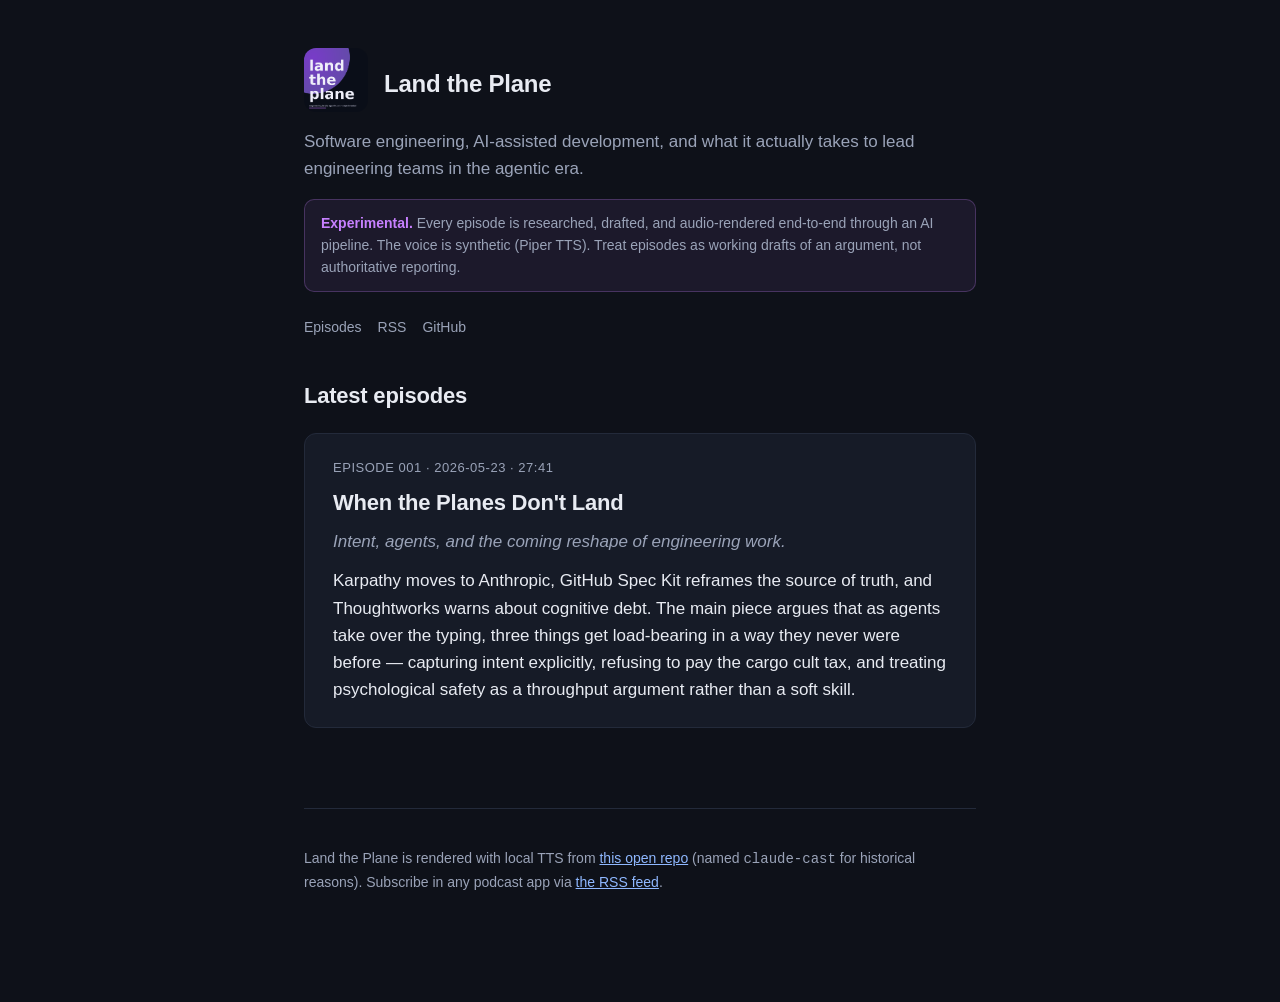
==== docs/index.html @ fe95a9cf "Rename the show to Land the Plane; flag as experimental The show is now called Land the Plane (pulle" ====
<!doctype html>
<html lang="en">
<head>
<meta charset="utf-8">
<meta name="viewport" content="width=device-width, initial-scale=1">
<title>Land the Plane</title>
<link rel="stylesheet" href="./style.css">
<link rel="alternate" type="application/rss+xml" title="Land the Plane" href="./feed.xml">
<meta property="og:title" content="Land the Plane">
<meta property="og:type" content="website">
<meta property="og:image" content="https://puremunky.github.io/claude-cast/cover.png">
</head>
<body>
<div class="container">
<header class="site-header">
<a href="./"><img src="./cover.png" alt=""></a>
<a href="./"><h1>Land the Plane</h1></a>
</header>
<p class="site-tagline">Software engineering, AI-assisted development, and what it actually takes to lead engineering teams in the agentic era.</p>
<aside class="experiment-notice">
<strong>Experimental.</strong> Every episode is researched, drafted, and audio-rendered end-to-end through an AI pipeline. The voice is synthetic (Piper TTS). Treat episodes as working drafts of an argument, not authoritative reporting.
</aside>
<nav class="nav-links">
  <a href="./">Episodes</a>
  <a href="./feed.xml">RSS</a>
  <a href="https://github.com/puremunky/claude-cast">GitHub</a>
</nav>
<h2>Latest episodes</h2>
<a class="episode-card" href="./episodes/001-intent-layer/">
<div class="episode-meta">Episode 001 · 2026-05-23 · 27:41</div>
<h2>When the Planes Don&#x27;t Land</h2>
<p class="subtitle">Intent, agents, and the coming reshape of engineering work.</p>
<p class="summary">Karpathy moves to Anthropic, GitHub Spec Kit reframes the source of truth, and Thoughtworks warns about cognitive debt. The main piece argues that as agents take over the typing, three things get load-bearing in a way they never were before — capturing intent explicitly, refusing to pay the cargo cult tax, and treating psychological safety as a throughput argument rather than a soft skill.</p>
</a>
<footer>
<p>Land the Plane is rendered with local TTS from
<a href="https://github.com/puremunky/claude-cast">this open repo</a>
(named <code>claude-cast</code> for historical reasons).
Subscribe in any podcast app via <a href="./feed.xml">the RSS feed</a>.</p>
</footer>
</div>
</body>
</html>
---- docs/style.css ----
:root {
  --bg: #0e1119;
  --surface: #161b27;
  --text: #e8ebf2;
  --muted: #9aa3b8;
  --accent: #c780ff;
  --rule: #232a3a;
  --link: #8fb8ff;
}
* { box-sizing: border-box; }
html, body {
  margin: 0; padding: 0;
  background: var(--bg);
  color: var(--text);
  font: 17px/1.6 -apple-system, BlinkMacSystemFont, "Segoe UI", Roboto,
        "Helvetica Neue", Arial, sans-serif;
  -webkit-font-smoothing: antialiased;
}
a { color: var(--link); }
a:hover { color: var(--accent); }
.container { max-width: 720px; margin: 0 auto; padding: 48px 24px 96px; }
.site-header { display: flex; align-items: center; gap: 16px; margin-bottom: 8px; }
.site-header img { width: 64px; height: 64px; border-radius: 12px; }
.site-header h1 { font-size: 24px; margin: 0; letter-spacing: -0.01em; }
.site-header a { color: var(--text); text-decoration: none; }
.site-tagline { color: var(--muted); margin: 4px 0 16px; }
.experiment-notice {
  background: rgba(199, 128, 255, 0.08);
  border: 1px solid rgba(199, 128, 255, 0.25);
  border-radius: 10px;
  padding: 12px 16px;
  font-size: 14px;
  color: var(--muted);
  margin: 16px 0 24px;
}
.experiment-notice strong { color: var(--accent); }
.nav-links { margin: 8px 0 40px; display: flex; gap: 16px; font-size: 14px; }
.nav-links a { color: var(--muted); text-decoration: none; }
.nav-links a:hover { color: var(--accent); }
h2 { font-size: 22px; letter-spacing: -0.01em; margin: 40px 0 8px; }
h3 { font-size: 18px; margin: 32px 0 8px; }
.episode-card {
  display: block;
  background: var(--surface);
  border: 1px solid var(--rule);
  border-radius: 12px;
  padding: 24px 28px;
  margin: 20px 0;
  text-decoration: none;
  color: var(--text);
  transition: transform 0.15s ease, border-color 0.15s ease;
}
.episode-card:hover {
  transform: translateY(-2px);
  border-color: var(--accent);
}
.episode-meta {
  display: flex; gap: 12px;
  font-size: 13px;
  color: var(--muted);
  margin-bottom: 6px;
  text-transform: uppercase;
  letter-spacing: 0.04em;
}
.episode-card h2 { margin: 0 0 8px; font-size: 22px; }
.episode-card .subtitle { color: var(--muted); margin: 4px 0 12px; font-style: italic; }
.episode-card .summary { color: var(--text); margin: 0; }
audio { width: 100%; margin: 24px 0; }
article p { margin: 14px 0; }
article ul, article ol { padding-left: 22px; }
article li { margin: 6px 0; }
article blockquote {
  border-left: 3px solid var(--accent);
  margin: 18px 0;
  padding: 4px 18px;
  color: var(--muted);
}
article hr { border: 0; border-top: 1px solid var(--rule); margin: 36px 0; }
.back-link {
  display: inline-block;
  margin-top: 32px;
  color: var(--muted);
  text-decoration: none;
}
.back-link:hover { color: var(--accent); }
footer {
  margin-top: 80px;
  padding-top: 24px;
  border-top: 1px solid var(--rule);
  font-size: 14px;
  color: var(--muted);
}
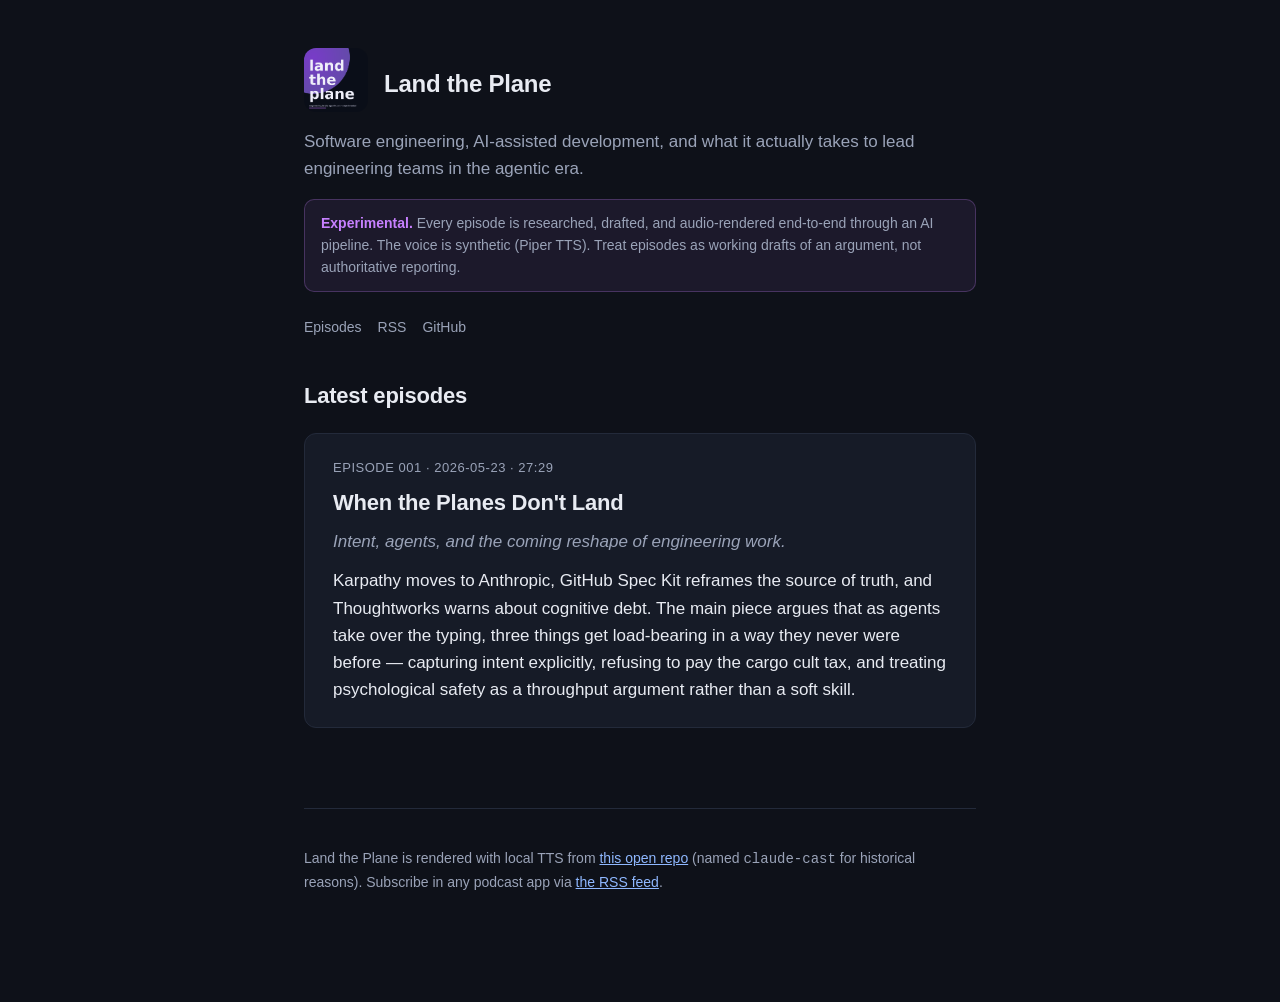
==== commit 5edf9b32: "Avoid Piper sentence-silence bug; cache key now includes synth params Root cause of the static the u" ====
--- a/docs/index.html
+++ b/docs/index.html
@@ -27,7 +27,7 @@
 </nav>
 <h2>Latest episodes</h2>
 <a class="episode-card" href="./episodes/001-intent-layer/">
-<div class="episode-meta">Episode 001 · 2026-05-23 · 27:41</div>
+<div class="episode-meta">Episode 001 · 2026-05-23 · 27:29</div>
 <h2>When the Planes Don&#x27;t Land</h2>
 <p class="subtitle">Intent, agents, and the coming reshape of engineering work.</p>
 <p class="summary">Karpathy moves to Anthropic, GitHub Spec Kit reframes the source of truth, and Thoughtworks warns about cognitive debt. The main piece argues that as agents take over the typing, three things get load-bearing in a way they never were before — capturing intent explicitly, refusing to pay the cargo cult tax, and treating psychological safety as a throughput argument rather than a soft skill.</p>
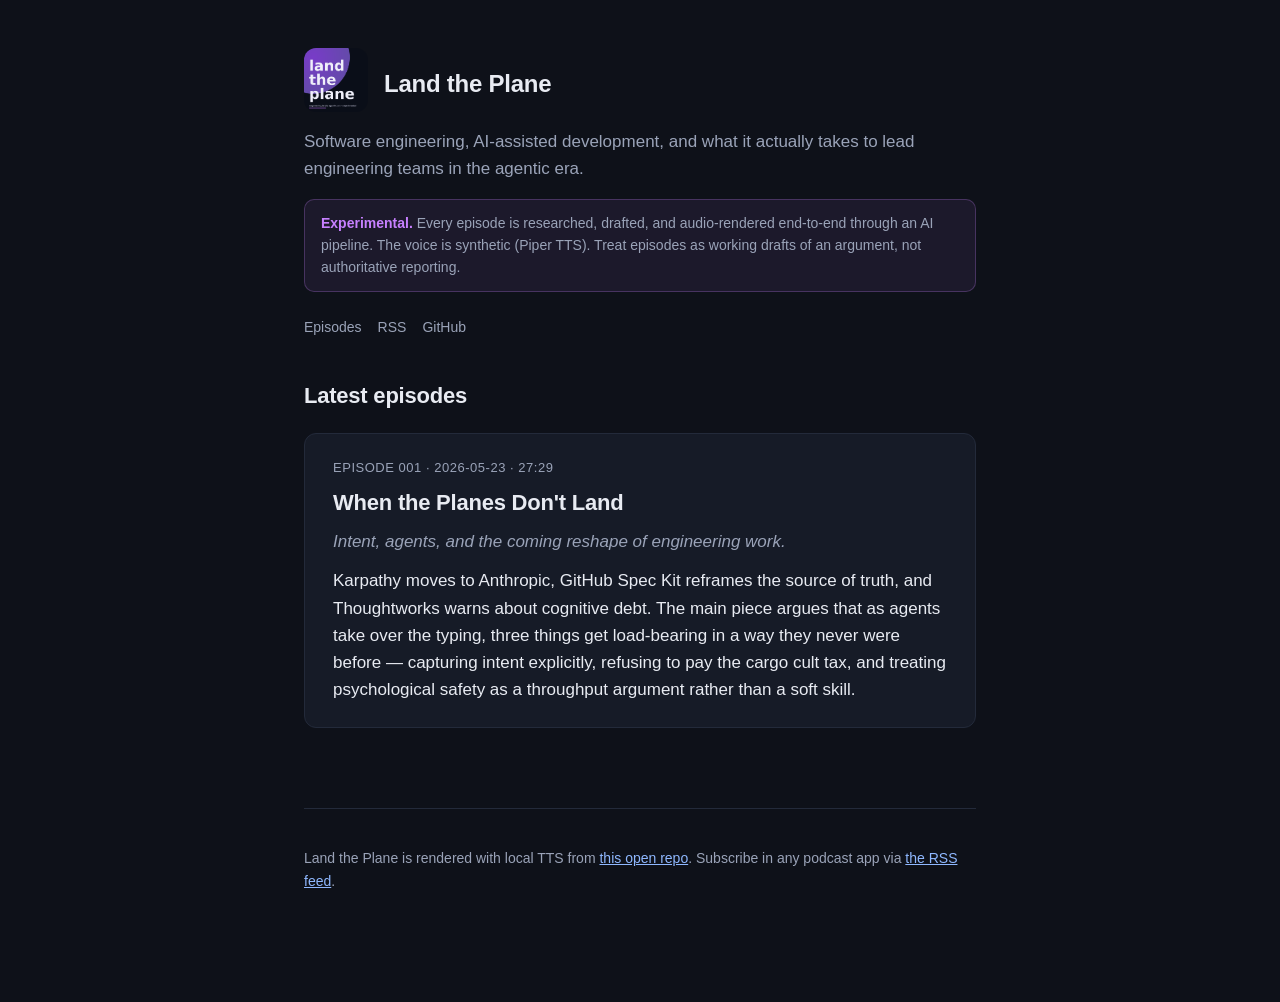
==== commit f46ad67c: "Update repo references to the new land-the-plane name The GitHub repo was renamed from claude-cast t" ====
--- a/docs/index.html
+++ b/docs/index.html
@@ -8,7 +8,7 @@
 <link rel="alternate" type="application/rss+xml" title="Land the Plane" href="./feed.xml">
 <meta property="og:title" content="Land the Plane">
 <meta property="og:type" content="website">
-<meta property="og:image" content="https://puremunky.github.io/claude-cast/cover.png">
+<meta property="og:image" content="https://puremunky.github.io/land-the-plane/cover.png">
 </head>
 <body>
 <div class="container">
@@ -23,7 +23,7 @@
 <nav class="nav-links">
   <a href="./">Episodes</a>
   <a href="./feed.xml">RSS</a>
-  <a href="https://github.com/puremunky/claude-cast">GitHub</a>
+  <a href="https://github.com/puremunky/land-the-plane">GitHub</a>
 </nav>
 <h2>Latest episodes</h2>
 <a class="episode-card" href="./episodes/001-intent-layer/">
@@ -34,8 +34,7 @@
 </a>
 <footer>
 <p>Land the Plane is rendered with local TTS from
-<a href="https://github.com/puremunky/claude-cast">this open repo</a>
-(named <code>claude-cast</code> for historical reasons).
+<a href="https://github.com/puremunky/land-the-plane">this open repo</a>.
 Subscribe in any podcast app via <a href="./feed.xml">the RSS feed</a>.</p>
 </footer>
 </div>
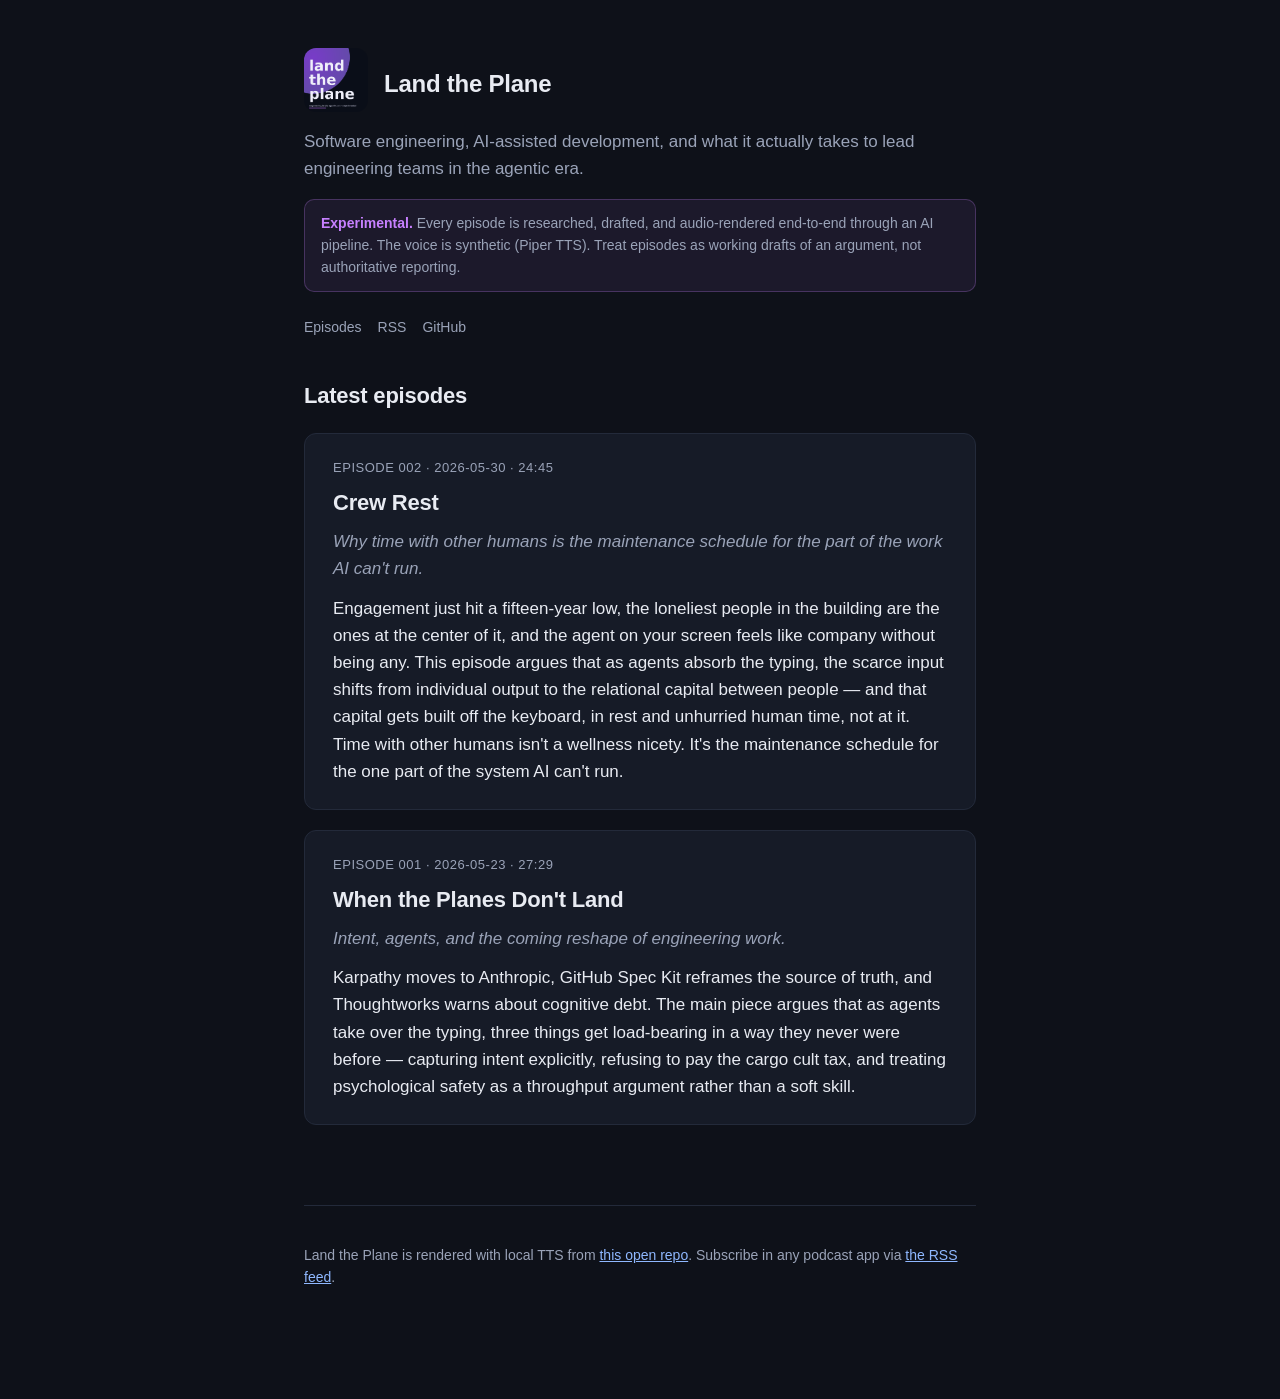
==== commit 67b95a7c: "Episode 002: Crew Rest Engagement just hit a fifteen-year low, the loneliest people in the building " ====
--- a/docs/index.html
+++ b/docs/index.html
@@ -26,6 +26,13 @@
   <a href="https://github.com/puremunky/land-the-plane">GitHub</a>
 </nav>
 <h2>Latest episodes</h2>
+<a class="episode-card" href="./episodes/002-invest-in-people/">
+<div class="episode-meta">Episode 002 · 2026-05-30 · 24:45</div>
+<h2>Crew Rest</h2>
+<p class="subtitle">Why time with other humans is the maintenance schedule for the part of the work AI can&#x27;t run.</p>
+<p class="summary">Engagement just hit a fifteen-year low, the loneliest people in the building are the ones at the center of it, and the agent on your screen feels like company without being any. This episode argues that as agents absorb the typing, the scarce input shifts from individual output to the relational capital between people — and that capital gets built off the keyboard, in rest and unhurried human time, not at it. Time with other humans isn&#x27;t a wellness nicety. It&#x27;s the maintenance schedule for the one part of the system AI can&#x27;t run.</p>
+</a>
+
 <a class="episode-card" href="./episodes/001-intent-layer/">
 <div class="episode-meta">Episode 001 · 2026-05-23 · 27:29</div>
 <h2>When the Planes Don&#x27;t Land</h2>
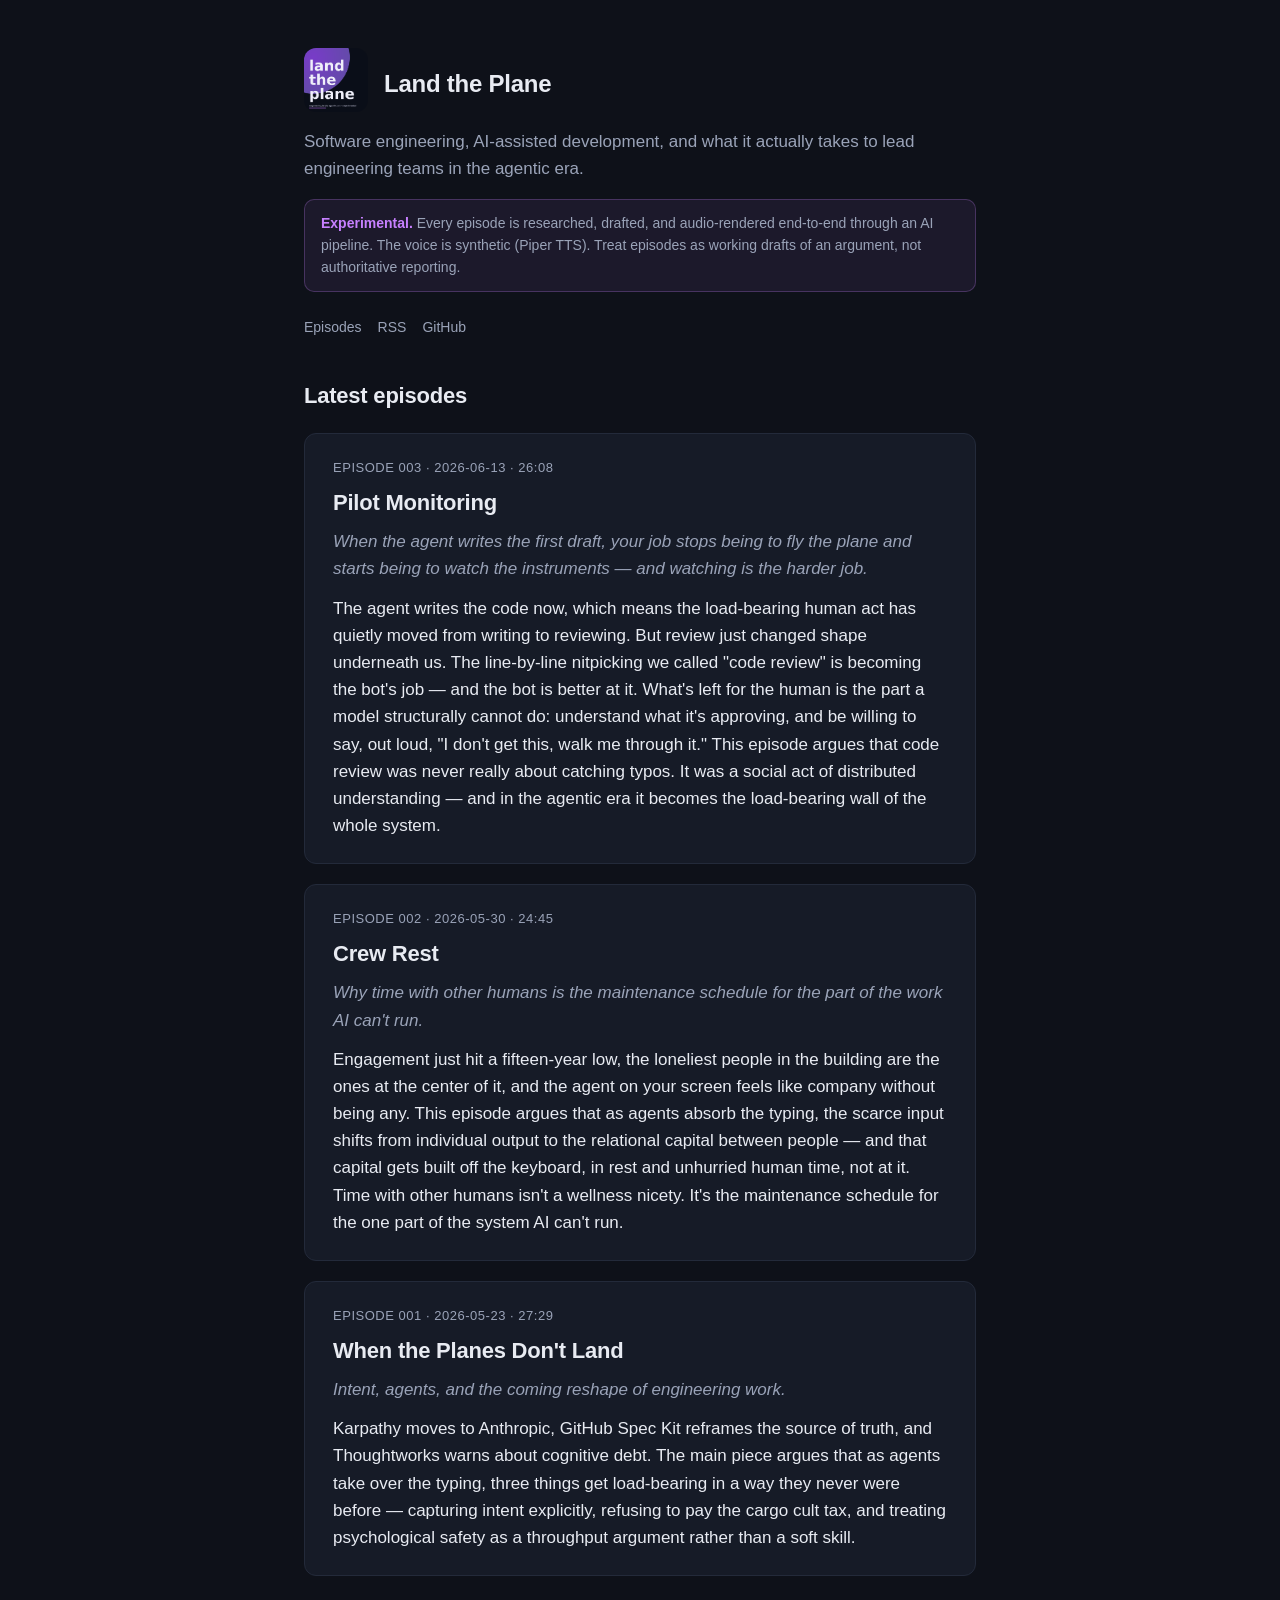
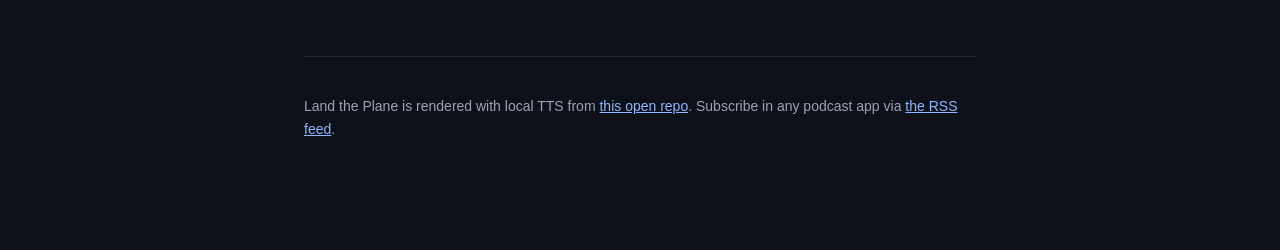
==== commit 34c6c31f: "Episode 003: Pilot Monitoring The agent writes the code now, which means the load-bearing human act " ====
--- a/docs/index.html
+++ b/docs/index.html
@@ -26,6 +26,13 @@
   <a href="https://github.com/puremunky/land-the-plane">GitHub</a>
 </nav>
 <h2>Latest episodes</h2>
+<a class="episode-card" href="./episodes/003-new-code-review/">
+<div class="episode-meta">Episode 003 · 2026-06-13 · 26:08</div>
+<h2>Pilot Monitoring</h2>
+<p class="subtitle">When the agent writes the first draft, your job stops being to fly the plane and starts being to watch the instruments — and watching is the harder job.</p>
+<p class="summary">The agent writes the code now, which means the load-bearing human act has quietly moved from writing to reviewing. But review just changed shape underneath us. The line-by-line nitpicking we called &quot;code review&quot; is becoming the bot&#x27;s job — and the bot is better at it. What&#x27;s left for the human is the part a model structurally cannot do: understand what it&#x27;s approving, and be willing to say, out loud, &quot;I don&#x27;t get this, walk me through it.&quot; This episode argues that code review was never really about catching typos. It was a social act of distributed understanding — and in the agentic era it becomes the load-bearing wall of the whole system.</p>
+</a>
+
 <a class="episode-card" href="./episodes/002-invest-in-people/">
 <div class="episode-meta">Episode 002 · 2026-05-30 · 24:45</div>
 <h2>Crew Rest</h2>
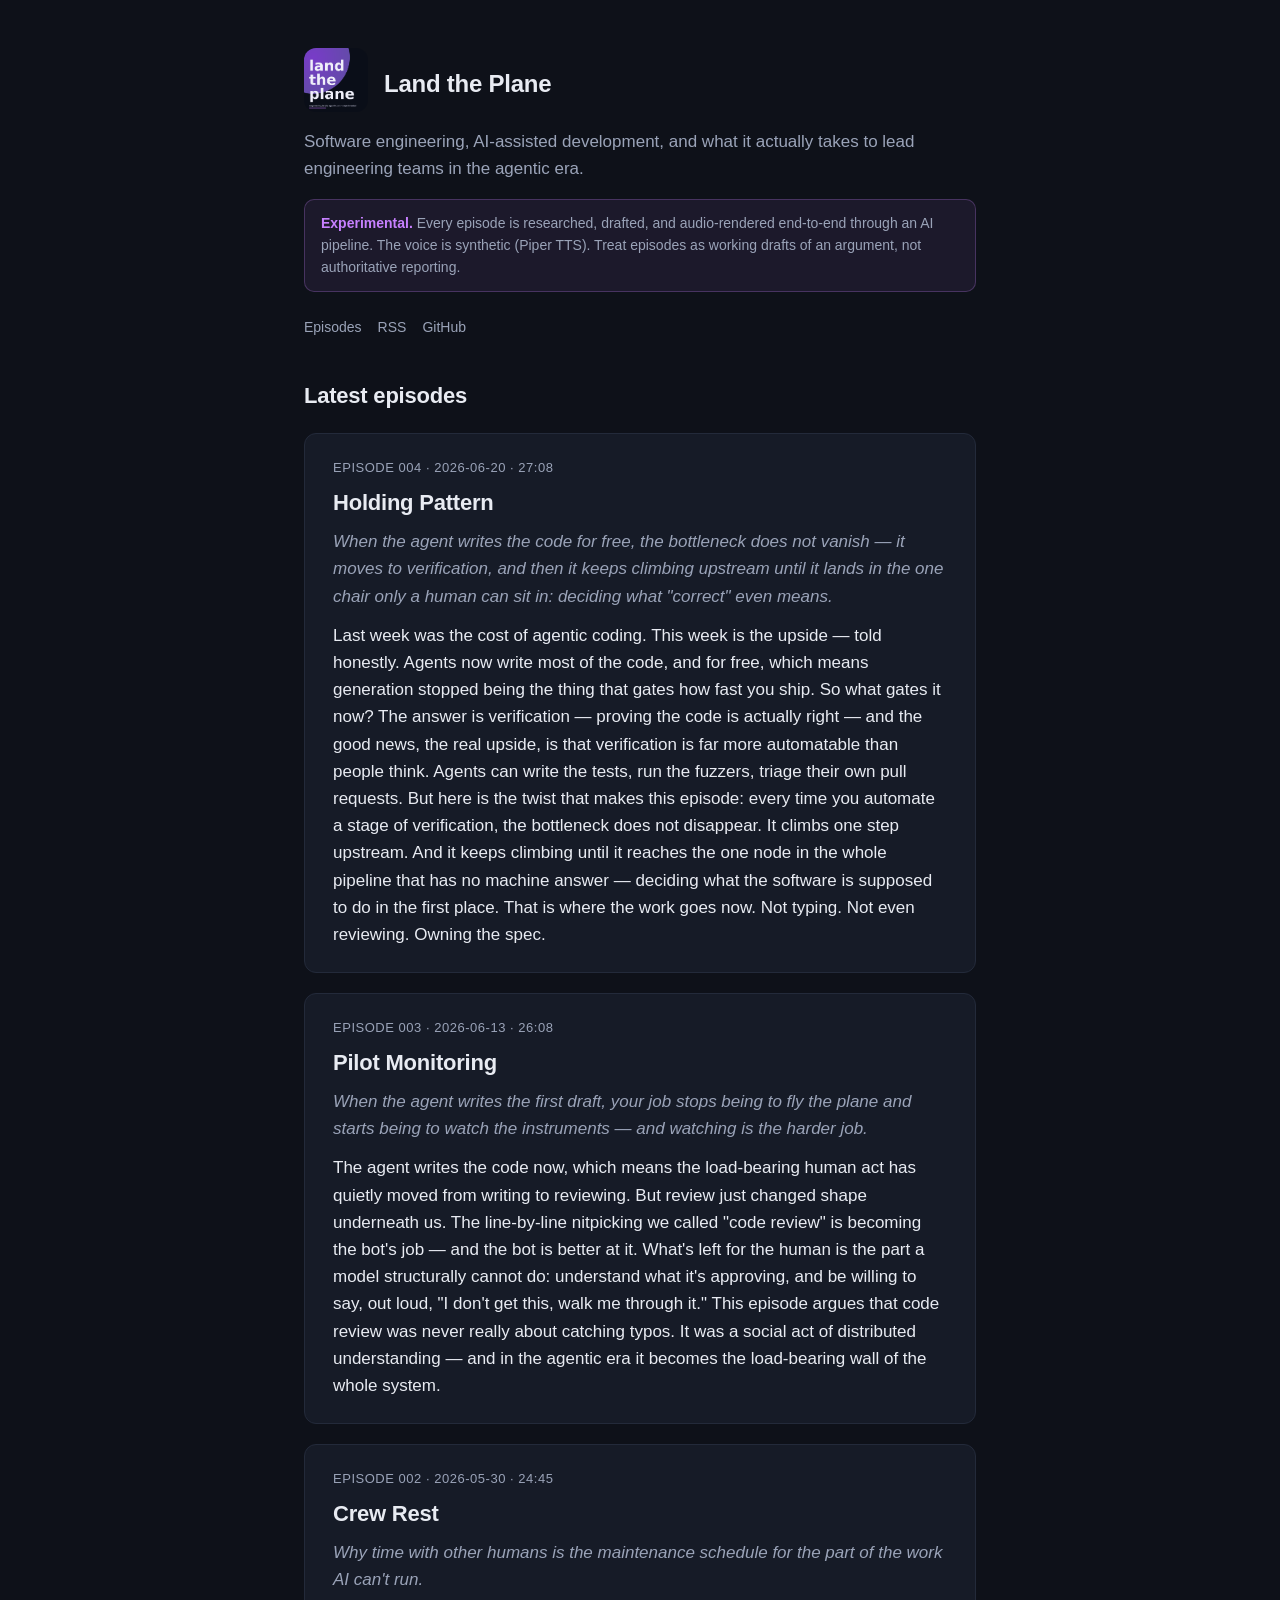
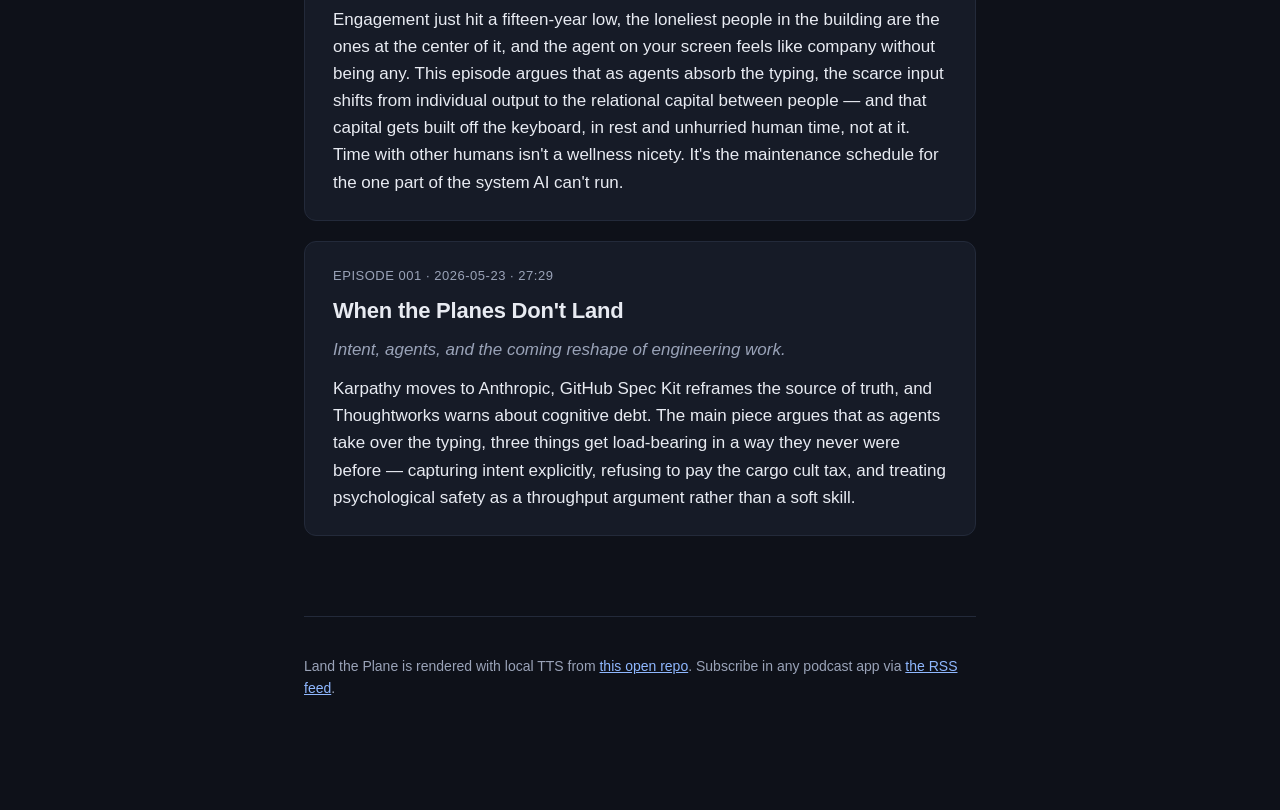
==== commit d144bf29: "Episode 004: Holding Pattern When agents make code generation free, the bottleneck relocates to veri" ====
--- a/docs/index.html
+++ b/docs/index.html
@@ -26,6 +26,13 @@
   <a href="https://github.com/puremunky/land-the-plane">GitHub</a>
 </nav>
 <h2>Latest episodes</h2>
+<a class="episode-card" href="./episodes/004-verification-bottleneck/">
+<div class="episode-meta">Episode 004 · 2026-06-20 · 27:08</div>
+<h2>Holding Pattern</h2>
+<p class="subtitle">When the agent writes the code for free, the bottleneck does not vanish — it moves to verification, and then it keeps climbing upstream until it lands in the one chair only a human can sit in: deciding what &quot;correct&quot; even means.</p>
+<p class="summary">Last week was the cost of agentic coding. This week is the upside — told honestly. Agents now write most of the code, and for free, which means generation stopped being the thing that gates how fast you ship. So what gates it now? The answer is verification — proving the code is actually right — and the good news, the real upside, is that verification is far more automatable than people think. Agents can write the tests, run the fuzzers, triage their own pull requests. But here is the twist that makes this episode: every time you automate a stage of verification, the bottleneck does not disappear. It climbs one step upstream. And it keeps climbing until it reaches the one node in the whole pipeline that has no machine answer — deciding what the software is supposed to do in the first place. That is where the work goes now. Not typing. Not even reviewing. Owning the spec.</p>
+</a>
+
 <a class="episode-card" href="./episodes/003-new-code-review/">
 <div class="episode-meta">Episode 003 · 2026-06-13 · 26:08</div>
 <h2>Pilot Monitoring</h2>
--- a/docs/style.css
+++ b/docs/style.css
@@ -77,6 +77,17 @@
   color: var(--muted);
 }
 article hr { border: 0; border-top: 1px solid var(--rule); margin: 36px 0; }
+.discuss {
+  background: rgba(143, 184, 255, 0.07);
+  border: 1px solid rgba(143, 184, 255, 0.25);
+  border-radius: 10px;
+  padding: 16px 20px;
+  margin: 40px 0 8px;
+  font-size: 15px;
+  color: var(--muted);
+}
+.discuss strong { color: var(--text); }
+.discuss a { font-weight: 600; }
 .back-link {
   display: inline-block;
   margin-top: 32px;
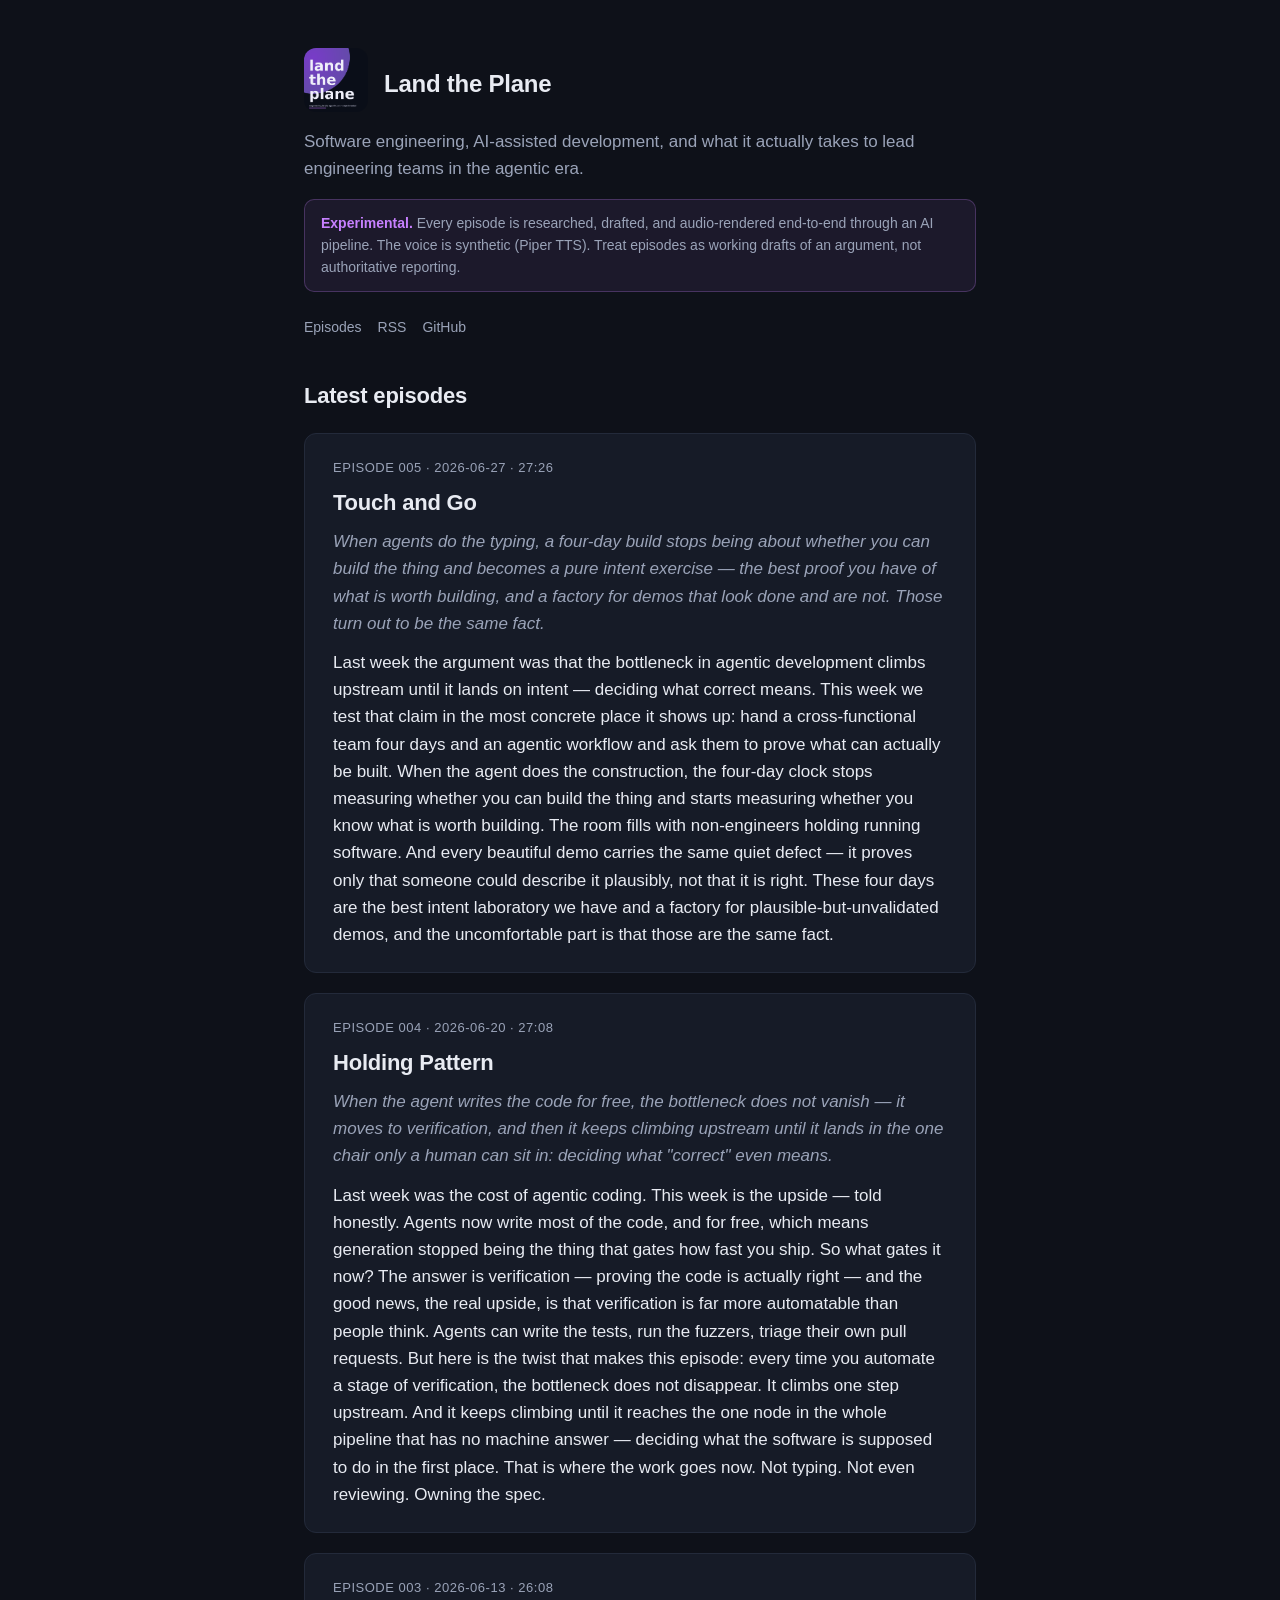
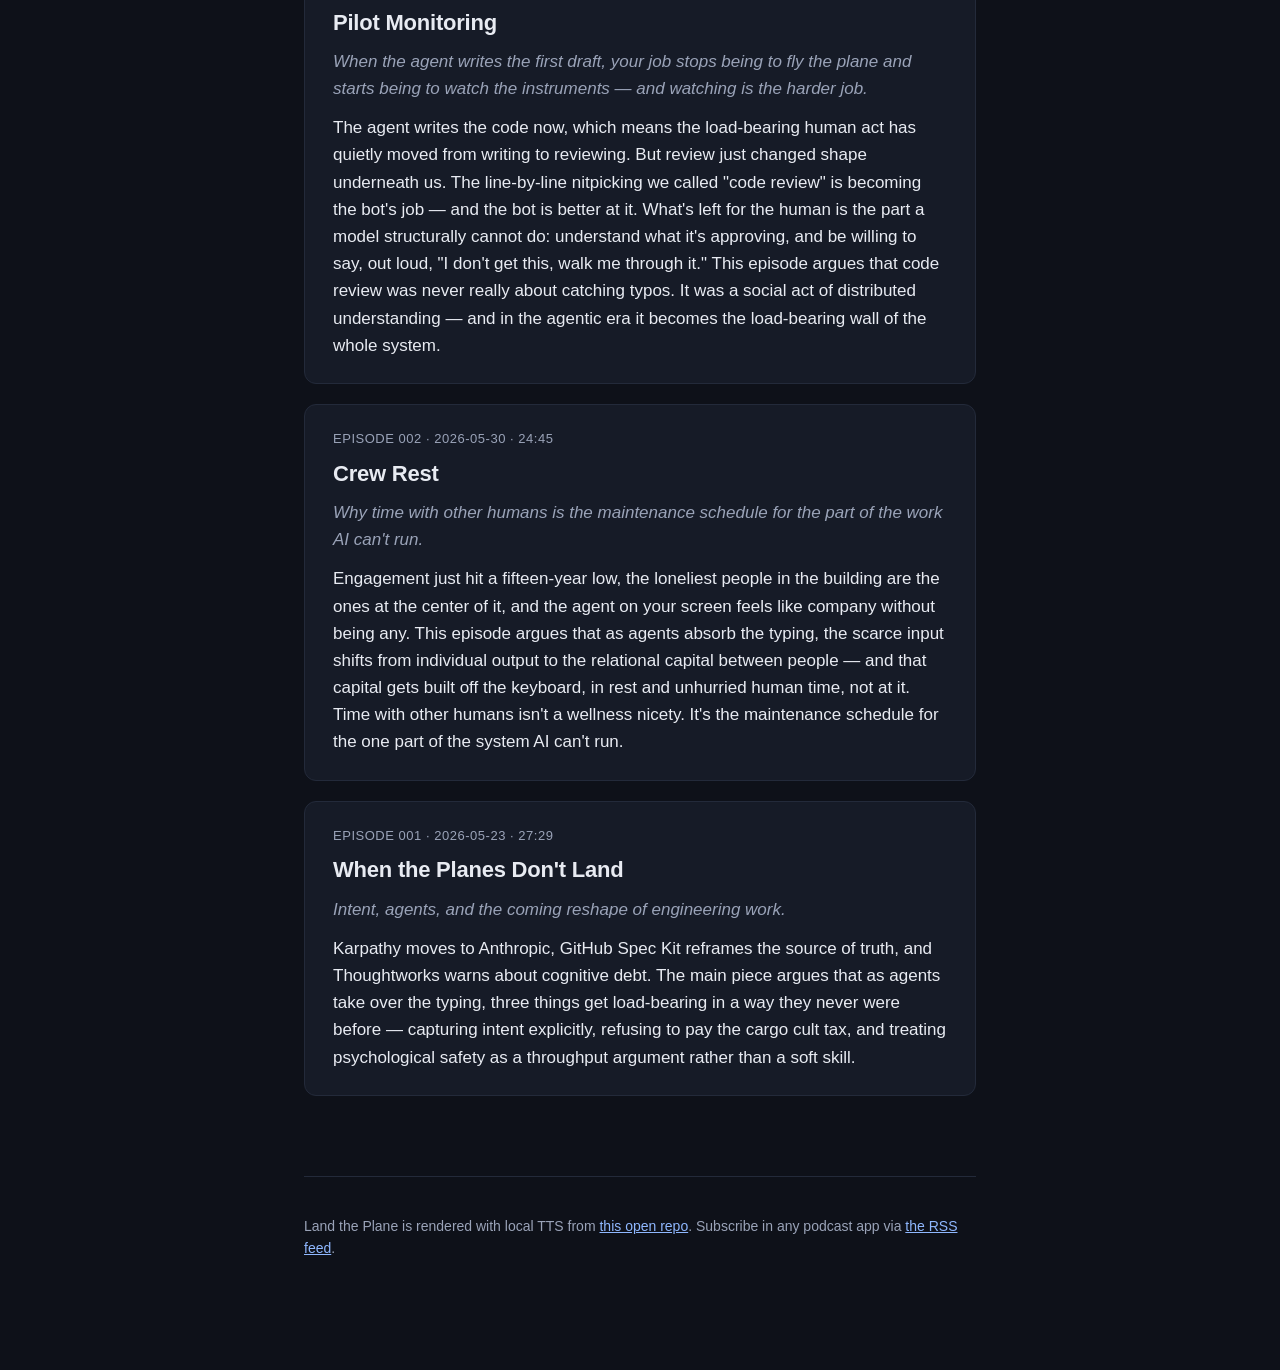
==== commit 08069cd0: "Episode 005: Touch and Go The four-day cross-functional build as a pure intent laboratory: when agen" ====
--- a/docs/index.html
+++ b/docs/index.html
@@ -26,6 +26,13 @@
   <a href="https://github.com/puremunky/land-the-plane">GitHub</a>
 </nav>
 <h2>Latest episodes</h2>
+<a class="episode-card" href="./episodes/005-four-day-build/">
+<div class="episode-meta">Episode 005 · 2026-06-27 · 27:26</div>
+<h2>Touch and Go</h2>
+<p class="subtitle">When agents do the typing, a four-day build stops being about whether you can build the thing and becomes a pure intent exercise — the best proof you have of what is worth building, and a factory for demos that look done and are not. Those turn out to be the same fact.</p>
+<p class="summary">Last week the argument was that the bottleneck in agentic development climbs upstream until it lands on intent — deciding what correct means. This week we test that claim in the most concrete place it shows up: hand a cross-functional team four days and an agentic workflow and ask them to prove what can actually be built. When the agent does the construction, the four-day clock stops measuring whether you can build the thing and starts measuring whether you know what is worth building. The room fills with non-engineers holding running software. And every beautiful demo carries the same quiet defect — it proves only that someone could describe it plausibly, not that it is right. These four days are the best intent laboratory we have and a factory for plausible-but-unvalidated demos, and the uncomfortable part is that those are the same fact.</p>
+</a>
+
 <a class="episode-card" href="./episodes/004-verification-bottleneck/">
 <div class="episode-meta">Episode 004 · 2026-06-20 · 27:08</div>
 <h2>Holding Pattern</h2>
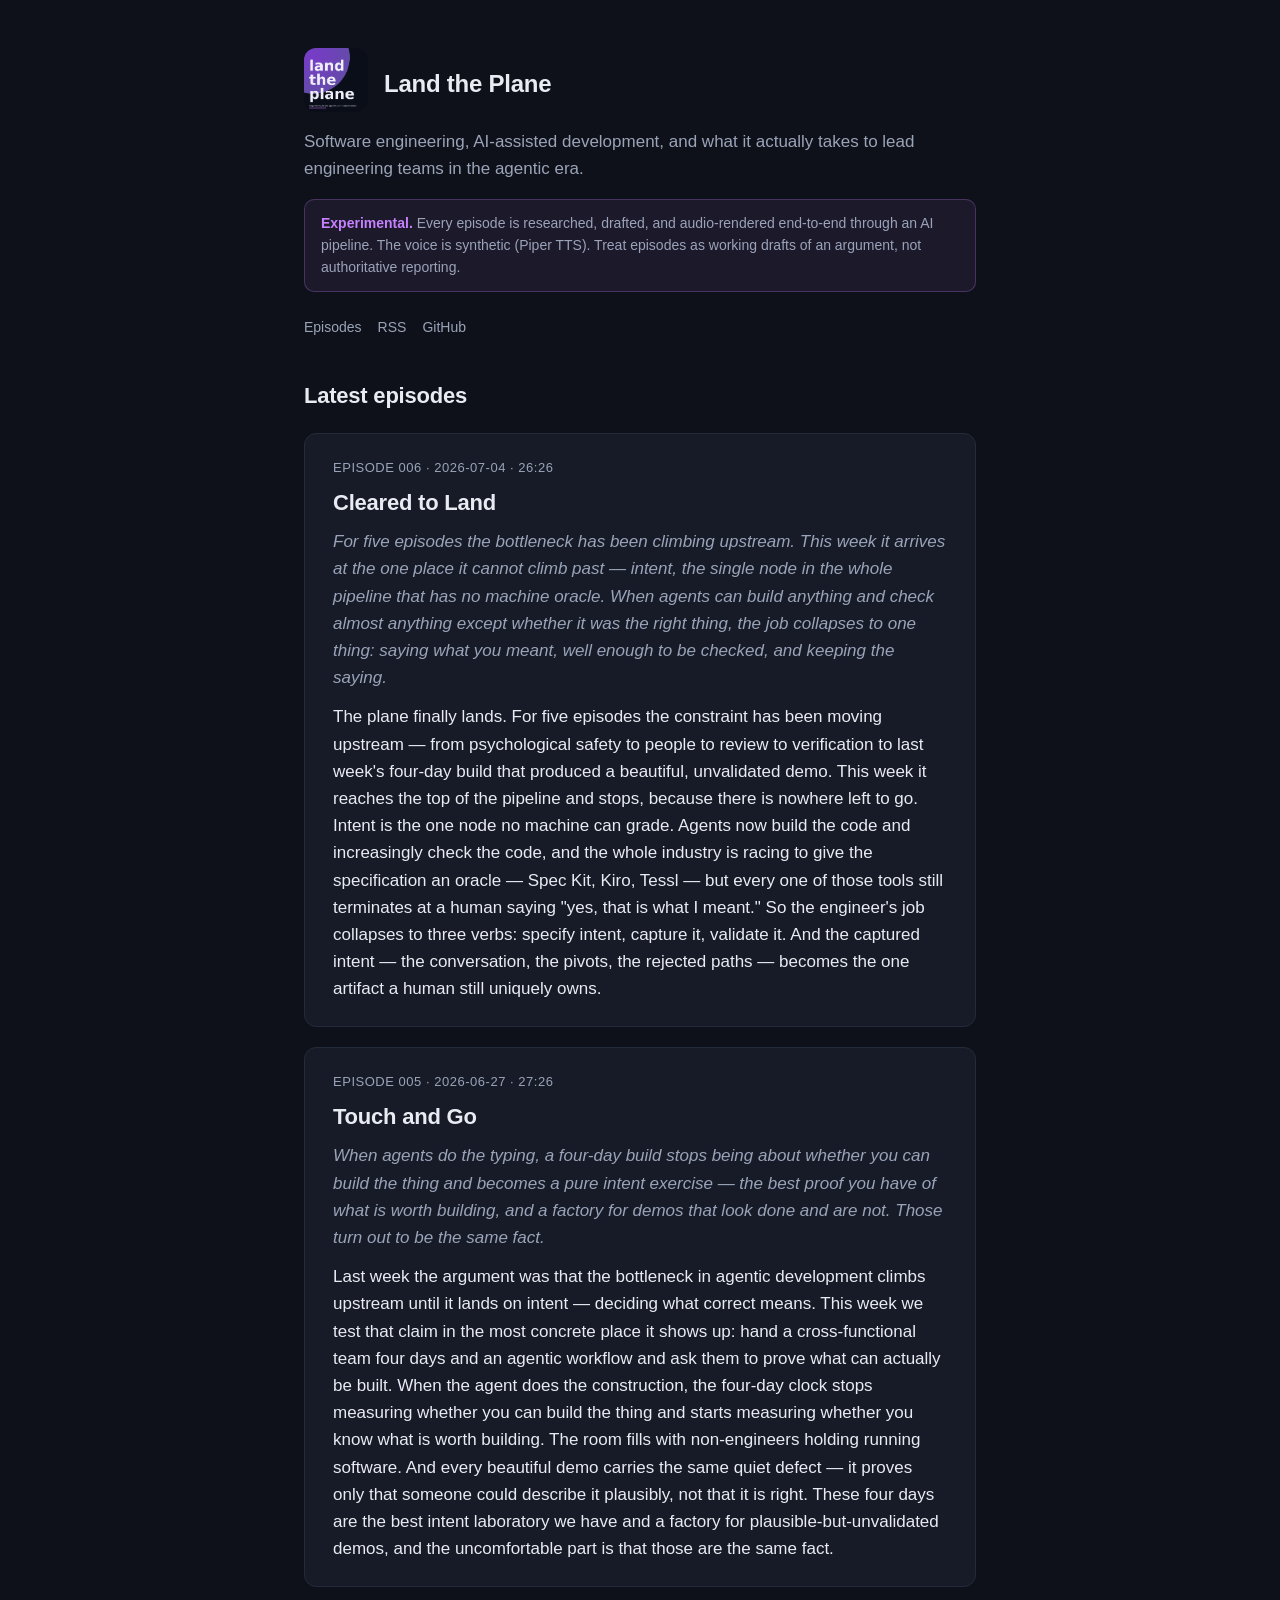
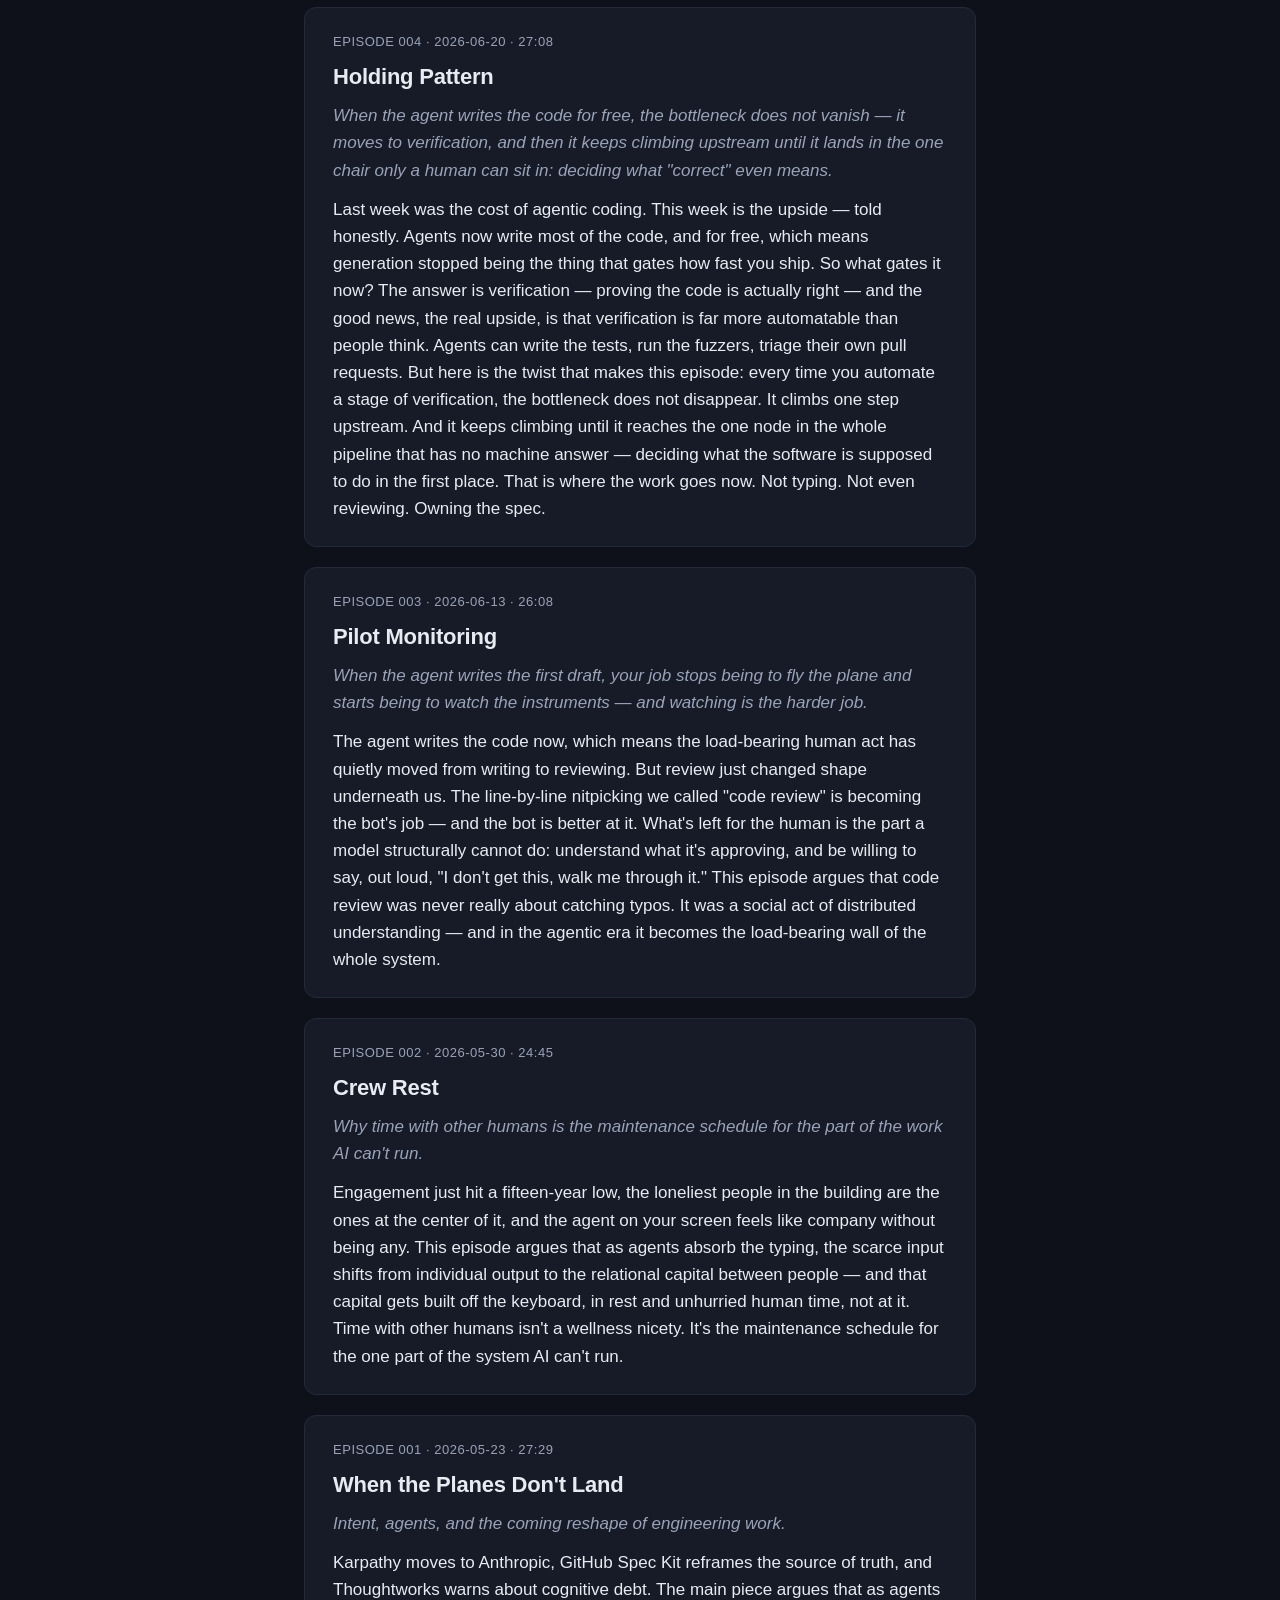
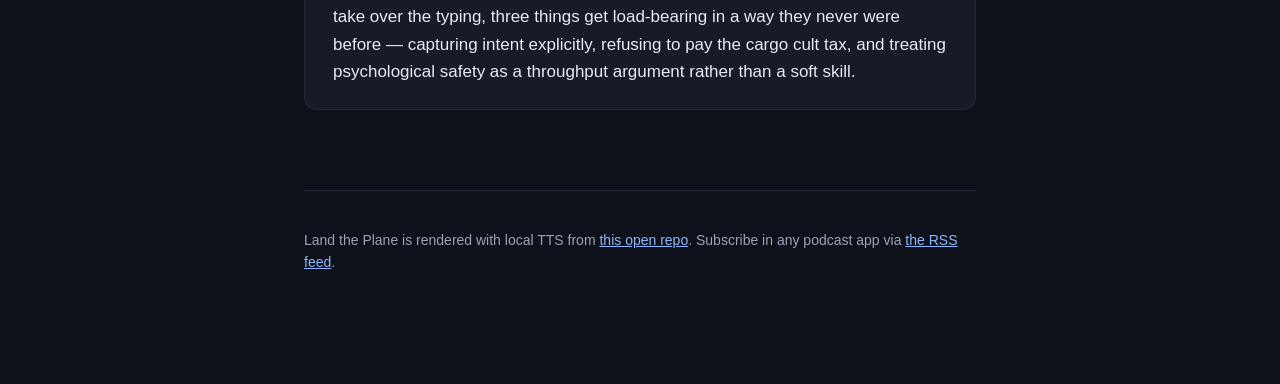
==== commit 63caae4c: "Publish: render audio + build site [skip ci]" ====
--- a/docs/index.html
+++ b/docs/index.html
@@ -26,6 +26,13 @@
   <a href="https://github.com/puremunky/land-the-plane">GitHub</a>
 </nav>
 <h2>Latest episodes</h2>
+<a class="episode-card" href="./episodes/006-cleared-to-land/">
+<div class="episode-meta">Episode 006 · 2026-07-04 · 26:26</div>
+<h2>Cleared to Land</h2>
+<p class="subtitle">For five episodes the bottleneck has been climbing upstream. This week it arrives at the one place it cannot climb past — intent, the single node in the whole pipeline that has no machine oracle. When agents can build anything and check almost anything except whether it was the right thing, the job collapses to one thing: saying what you meant, well enough to be checked, and keeping the saying.</p>
+<p class="summary">The plane finally lands. For five episodes the constraint has been moving upstream — from psychological safety to people to review to verification to last week&#x27;s four-day build that produced a beautiful, unvalidated demo. This week it reaches the top of the pipeline and stops, because there is nowhere left to go. Intent is the one node no machine can grade. Agents now build the code and increasingly check the code, and the whole industry is racing to give the specification an oracle — Spec Kit, Kiro, Tessl — but every one of those tools still terminates at a human saying &quot;yes, that is what I meant.&quot; So the engineer&#x27;s job collapses to three verbs: specify intent, capture it, validate it. And the captured intent — the conversation, the pivots, the rejected paths — becomes the one artifact a human still uniquely owns.</p>
+</a>
+
 <a class="episode-card" href="./episodes/005-four-day-build/">
 <div class="episode-meta">Episode 005 · 2026-06-27 · 27:26</div>
 <h2>Touch and Go</h2>
